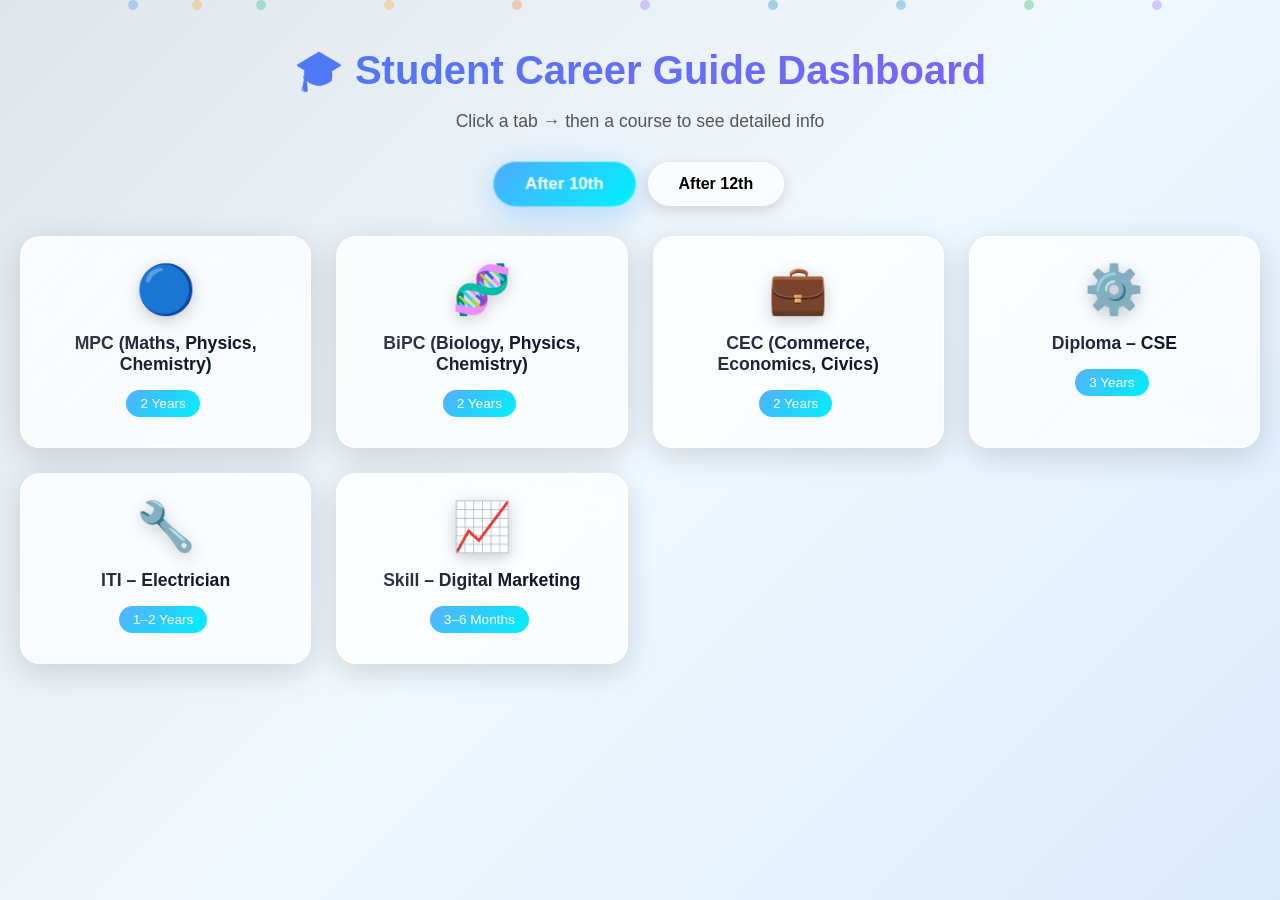
==== code.html @ a605322f "Create code.html" ====
<!DOCTYPE html>
<html lang="en">
<head>
<meta charset="UTF-8">
<meta name="viewport" content="width=device-width, initial-scale=1.0">
<title>Student Career Guide Dashboard</title>
<style>
:root{
  --mpc:#3B82F6;
  --bipc:#10B981;
  --cec:#F59E0B;
  --diploma:#F97316;
  --iti:#EF4444;
  --skill:#8B5CF6;
  --after12:#0077b6;
  --eng:#0284C7;
  --med:#16A34A;
  --com:#F59E0B;
  --art:#8B5CF6;
  --white:#fff;
  --light:#F0F9FF;
  --dark:#0F172A;
  --shadow: rgba(0,0,0,0.15);
  --glass: rgba(255,255,255,0.7);
  --gradient1: linear-gradient(135deg, #667eea 0%, #764ba2 100%);
  --gradient2: linear-gradient(135deg, #f093fb 0%, #f5576c 100%);
  --gradient3: linear-gradient(135deg, #4facfe 0%, #00f2fe 100%);
}

*{
  box-sizing: border-box;
}

body{
  background: linear-gradient(135deg, #e0e5ec 0%, #f0f9ff 50%, #dbeafe 100%);
  font-family: 'Segoe UI', Arial, sans-serif;
  margin:0;
  padding:20px;
  overflow-x:hidden;
  min-height: 100vh;
  position: relative;
}

.particles{
  position: fixed;
  top: 0;
  left: 0;
  width: 100%;
  height: 100%;
  pointer-events: none;
  overflow: hidden;
  z-index: 0;
}

.particle{
  position: absolute;
  width: 10px;
  height: 10px;
  background: var(--mpc);
  border-radius: 50%;
  opacity: 0.3;
  animation: float 15s infinite ease-in-out;
}

.particle:nth-child(1){ left:10%; animation-delay:0s; background:var(--mpc); }
.particle:nth-child(2){ left:20%; animation-delay:2s; background:var(--bipc); }
.particle:nth-child(3){ left:30%; animation-delay:4s; background:var(--cec); }
.particle:nth-child(4){ left:40%; animation-delay:1s; background:var(--diploma); }
.particle:nth-child(5){ left:50%; animation-delay:3s; background:var(--skill); }
.particle:nth-child(6){ left:60%; animation-delay:5s; background:var(--after12); }
.particle:nth-child(7){ left:70%; animation-delay:2.5s; background:var(--eng); }
.particle:nth-child(8){ left:80%; animation-delay:4.5s; background:var(--med); }
.particle:nth-child(9){ left:90%; animation-delay:1.5s; background:var(--art); }
.particle:nth-child(10){ left:15%; animation-delay:3.5s; background:var(--com); }

@keyframes float{
  0%, 100%{ transform: translateY(100vh) scale(0); opacity:0; }
  10%{ opacity:0.3; }
  50%{ opacity:0.5; transform: translateY(50vh) scale(1); }
  90%{ opacity:0.3; }
  100%{ transform: translateY(-10vh) scale(0.5); opacity:0; }
}

header{
  text-align:center;
  margin-bottom:30px;
  position: relative;
  z-index: 1;
  animation: fadeInDown 0.8s ease-out;
}

@keyframes fadeInDown{
  from{ opacity:0; transform: translateY(-30px); }
  to{ opacity:1; transform: translateY(0); }
}

header h1{
  font-size:2.5rem;
  background: linear-gradient(90deg, var(--mpc), var(--skill), var(--bipc));
  background-size: 200% auto;
  -webkit-background-clip: text;
  -webkit-text-fill-color: transparent;
  background-clip: text;
  animation: gradientText 3s linear infinite;
  margin-bottom: 10px;
}

@keyframes gradientText{
  0%{ background-position: 0% center; }
  100%{ background-position: 200% center; }
}

header p{
  color:#555;
  font-size: 1.1rem;
  animation: fadeIn 1s ease-out 0.3s both;
}

@keyframes fadeIn{
  from{ opacity:0; }
  to{ opacity:1; }
}

.tabs{
  display:flex;
  justify-content:center;
  gap:15px;
  margin-bottom:30px;
  flex-wrap: wrap;
  position: relative;
  z-index: 1;
}

.tab{
  padding:12px 30px;
  background: var(--glass);
  backdrop-filter: blur(10px);
  border-radius:50px;
  cursor:pointer;
  box-shadow: 0 4px 15px var(--shadow);
  transition: all 0.4s cubic-bezier(0.175, 0.885, 0.32, 1.275);
  border: 1px solid rgba(255,255,255,0.5);
  font-weight: 600;
  position: relative;
  overflow: hidden;
}

.tab::before{
  content: '';
  position: absolute;
  top: 0;
  left: -100%;
  width: 100%;
  height: 100%;
  background: linear-gradient(90deg, transparent, rgba(255,255,255,0.4), transparent);
  transition: left 0.5s;
}

.tab:hover::before{
  left: 100%;
}

.tab:hover{
  transform: translateY(-3px) scale(1.05);
  box-shadow: 0 8px 25px rgba(0,119,182,0.3);
}

.tab.active{
  background: var(--gradient3);
  color:#fff;
  transform: scale(1.05);
  box-shadow: 0 8px 30px rgba(79,172,254,0.4);
}

.grid{
  display: grid;
  grid-template-columns: repeat(auto-fit,minmax(280px,1fr));
  gap: 25px;
  position:relative;
  z-index: 1;
  transition: all 0.3s;
  perspective: 1000px;
}

.card{
  background: var(--glass);
  backdrop-filter: blur(15px);
  border-radius:20px;
  box-shadow: 0 8px 32px var(--shadow);
  padding:25px;
  text-align:center;
  cursor:pointer;
  transition: all 0.5s cubic-bezier(0.175, 0.885, 0.32, 1.275);
  position: relative;
  z-index:1;
  border: 1px solid rgba(255,255,255,0.6);
  transform-style: preserve-3d;
  animation: cardEntrance 0.6s ease-out backwards;
  overflow: hidden;
}

.card::before{
  content: '';
  position: absolute;
  top: 0;
  left: 0;
  right: 0;
  bottom: 0;
  background: linear-gradient(135deg, rgba(255,255,255,0.3) 0%, transparent 60%);
  pointer-events: none;
}

.card::after{
  content: '';
  position: absolute;
  top: 50%;
  left: 50%;
  width: 0;
  height: 0;
  background: rgba(255,255,255,0.3);
  border-radius: 50%;
  transform: translate(-50%, -50%);
  transition: width 0.6s, height 0.6s;
}

.card.ripple::after{
  width: 300px;
  height: 300px;
  opacity: 0;
}

@keyframes cardEntrance{
  from{
    opacity: 0;
    transform: translateY(50px) rotateX(-10deg);
  }
  to{
    opacity: 1;
    transform: translateY(0) rotateX(0);
  }
}

.card:hover{
  transform: translateY(-10px) rotateX(5deg) rotateY(5deg);
  box-shadow: 0 20px 40px rgba(0,0,0,0.2);
}

.card .icon{
  font-size:3rem;
  margin-bottom:15px;
  display: inline-block;
  animation: iconPulse 2s ease-in-out infinite;
  filter: drop-shadow(0 4px 8px rgba(0,0,0,0.2));
}

@keyframes iconPulse{
  0%, 100%{ transform: scale(1); }
  50%{ transform: scale(1.1); }
}

.card .name{
  font-size: 1.1rem;
  font-weight: 600;
  color: var(--dark);
  margin-bottom: 10px;
}

.card.focused{
  position: fixed;
  top: 50%;
  left: 50%;
  transform: translate(-50%, -50%) scale(1.1) !important;
  width: 90%;
  max-width: 450px;
  z-index:999;
  box-shadow: 0 25px 50px rgba(0,0,0,0.3);
  animation: focusIn 0.4s ease-out;
}

@keyframes focusIn{
  from{ opacity: 0.5; transform: translate(-50%, -50%) scale(0.8); }
  to{ opacity: 1; transform: translate(-50%, -50%) scale(1.1); }
}

.card.dimmed{
  opacity:0.2;
  transform: scale(0.9);
  filter: blur(2px);
}

.overlay{
  position: fixed;
  top: 0;
  left: 0;
  width: 100%;
  height: 100%;
  background: rgba(0,0,0,0.5);
  backdrop-filter: blur(5px);
  z-index: 998;
  opacity: 0;
  visibility: hidden;
  transition: all 0.4s;
}

.overlay.active{
  opacity: 1;
  visibility: visible;
}

.details-panel{
  margin-top:30px;
  padding:30px;
  background: var(--glass);
  backdrop-filter: blur(20px);
  border-radius:20px;
  box-shadow: 0 8px 32px var(--shadow);
  opacity:0;
  max-height:0;
  overflow:hidden;
  transition: all 0.6s cubic-bezier(0.175, 0.885, 0.32, 1.275);
  position: relative;
  z-index: 1;
  border: 1px solid rgba(255,255,255,0.6);
  transform: translateY(20px);
}

.details-panel.active{
  opacity:1;
  max-height:3000px;
  transform: translateY(0);
}

.details-panel h2{
  background: var(--gradient1);
  -webkit-background-clip: text;
  -webkit-text-fill-color: transparent;
  background-clip: text;
  margin-bottom: 20px;
  animation: fadeInUp 0.5s ease-out;
}

@keyframes fadeInUp{
  from{ opacity:0; transform: translateY(20px); }
  to{ opacity:1; transform: translateY(0); }
}

.details-panel b{
  color:var(--dark);
}

.badge{
  display:inline-block;
  padding:6px 14px;
  border-radius:50px;
  margin:5px 5px 5px 0;
  font-size:0.85rem;
  color:#fff;
  font-weight: 500;
  transition: all 0.3s;
  animation: badgePop 0.4s ease-out backwards;
}

.badge:hover{
  transform: scale(1.1);
  box-shadow: 0 4px 15px rgba(0,0,0,0.2);
}

@keyframes badgePop{
  from{ opacity:0; transform: scale(0.5); }
  to{ opacity:1; transform: scale(1); }
}

.duration{background: var(--gradient3);}
.exams{background: linear-gradient(135deg, var(--bipc), #059669);}
.jobs{background: linear-gradient(135deg, var(--cec), #D97706);}
.salary{background: linear-gradient(135deg, var(--diploma), #EA580C);}
.focus{background: linear-gradient(135deg, var(--skill), #7C3AED);}
.after12{background: var(--gradient1);}

table {
  width: 100%;
  border-collapse: collapse;
  margin-top: 20px;
  border-radius: 12px;
  overflow: hidden;
  box-shadow: 0 4px 15px var(--shadow);
  animation: tableSlide 0.6s ease-out;
}

@keyframes tableSlide{
  from{ opacity:0; transform: translateX(-20px); }
  to{ opacity:1; transform: translateX(0); }
}

th{
  background: var(--gradient1);
  color: #fff;
  padding: 15px 10px;
  text-align: left;
  font-weight: 600;
}

td {
  border-bottom: 1px solid rgba(0,0,0,0.1);
  padding: 12px 10px;
  background: var(--white);
  transition: all 0.3s;
}

tr{
  transition: all 0.3s;
}

tr:hover td{
  background: linear-gradient(90deg, rgba(79,172,254,0.1), rgba(0,242,254,0.1));
  transform: scale(1.01);
}

.branch-icon{
  font-size: 1.3rem;
  margin-right:8px;
  display: inline-block;
  animation: iconBounce 0.5s ease-out;
}

@keyframes iconBounce{
  0%, 100%{ transform: translateY(0); }
  50%{ transform: translateY(-5px); }
}

.close-btn{
  position: absolute;
  top: 15px;
  right: 20px;
  width: 35px;
  height: 35px;
  border-radius: 50%;
  background: var(--gradient2);
  color: #fff;
  border: none;
  cursor: pointer;
  font-size: 1.2rem;
  display: flex;
  align-items: center;
  justify-content: center;
  transition: all 0.3s;
  z-index: 1000;
}

.close-btn:hover{
  transform: rotate(90deg) scale(1.1);
  box-shadow: 0 4px 15px rgba(245,87,108,0.4);
}

.loading{
  position: relative;
  overflow: hidden;
}

.loading::after{
  content: '';
  position: absolute;
  top: 0;
  left: -100%;
  width: 100%;
  height: 100%;
  background: linear-gradient(90deg, transparent, rgba(255,255,255,0.6), transparent);
  animation: shimmer 1.5s infinite;
}

@keyframes shimmer{
  0%{ left: -100%; }
  100%{ left: 100%; }
}

.info-row{
  display: flex;
  align-items: center;
  margin: 10px 0;
  padding: 10px;
  background: rgba(255,255,255,0.5);
  border-radius: 10px;
  transition: all 0.3s;
}

.info-row:hover{
  background: rgba(255,255,255,0.8);
  transform: translateX(5px);
}

.info-row b{
  min-width: 140px;
}

@media (max-width: 768px){
  header h1{ font-size: 1.8rem; }
  .card.focused{
    width: 95%;
    max-width: none;
  }
  .tabs{ gap: 10px; }
  .tab{ padding: 10px 20px; font-size: 0.9rem; }
  table{ font-size: 0.85rem; }
  th, td{ padding: 8px 5px; }
}

@media (prefers-reduced-motion: reduce){
  *, *::before, *::after{
    animation-duration: 0.01ms !important;
    animation-iteration-count: 1 !important;
    transition-duration: 0.01ms !important;
  }
}
</style>
</head>
<body>

<div class="particles">
  <div class="particle"></div>
  <div class="particle"></div>
  <div class="particle"></div>
  <div class="particle"></div>
  <div class="particle"></div>
  <div class="particle"></div>
  <div class="particle"></div>
  <div class="particle"></div>
  <div class="particle"></div>
  <div class="particle"></div>
</div>

<div class="overlay" id="overlay"></div>

<header>
  <h1>🎓 Student Career Guide Dashboard</h1>
  <p>Click a tab → then a course to see detailed info</p>
</header>

<div class="tabs">
  <div class="tab active" data-path="after10">After 10th</div>
  <div class="tab" data-path="after12">After 12th</div>
</div>

<div class="grid" id="course-grid"></div>
<div class="details-panel" id="details-panel"></div>

<script>
const coursesData = {
  after10:[
    { name:"MPC (Maths, Physics, Chemistry)", icon:"🔵", duration:"2 Years", eligibility:"Pass 10th with Maths", subjects:"Maths, Physics, Chemistry", exams:"JEE, EAMCET, CUET", higherStudies:"B.Tech, B.Sc, Architecture", jobs:"Software Engineer, Core Engineer", salary:"₹25k – ₹70k/month", focus:"Good at problem-solving & maths" },
    { name:"BiPC (Biology, Physics, Chemistry)", icon:"🧬", duration:"2 Years", eligibility:"Pass 10th with Science", subjects:"Biology, Physics, Chemistry", exams:"NEET", higherStudies:"MBBS, BDS, B.Pharmacy, Nursing", jobs:"Doctor, Pharmacist", salary:"₹40k – ₹1,00,000+", focus:"Interested in medical field" },
    { name:"CEC (Commerce, Economics, Civics)", icon:"💼", duration:"2 Years", eligibility:"Pass 10th", subjects:"Commerce, Economics, Civics", exams:"CA Foundation, CUET", higherStudies:"B.Com, BBA, CA", jobs:"Accountant, Banker, Manager", salary:"₹20k – ₹70k", focus:"Good with numbers & commerce" },
    { name:"Diploma – CSE", icon:"⚙️", duration:"3 Years", eligibility:"10th Pass", focus:"Programming, Networking", higherStudies:"B.Tech via ECET", jobs:"Software Trainee, IT Support", salary:"₹15k – ₹35k" },
    { name:"ITI – Electrician", icon:"🔧", duration:"1–2 Years", eligibility:"10th Pass", focus:"Wiring & Maintenance", jobs:"Electrician, Maintenance Technician", salary:"₹12k – ₹30k" },
    { name:"Skill – Digital Marketing", icon:"📈", duration:"3–6 Months", focus:"SEO, Social Media", jobs:"Marketing Executive, Freelancer", salary:"₹15k – ₹35k" }
  ],
  after12:[
    {
      name:"Engineering / Technology",
      icon:"⚙️",
      duration:"4 Years",
      color:"var(--eng)",
      details:[
        { icon:"💻", branch:"Computer Science", description:"Programming, AI, Software, Data Structures", jobs:"Software Developer, AI Engineer, Data Scientist", higherStudies:"M.Tech, MBA, PhD", salary:"₹4–12 LPA" },
        { icon:"🛠️", branch:"Mechanical", description:"Machines, Engines, Robotics, Manufacturing", jobs:"Mechanical Engineer, CAD Designer", higherStudies:"M.Tech, MBA", salary:"₹3–8 LPA" },
        { icon:"🏗️", branch:"Civil", description:"Buildings, Roads, Bridges, Infrastructure", jobs:"Civil Engineer, Site Engineer", higherStudies:"M.Tech, MBA", salary:"₹3–7 LPA" },
        { icon:"💡", branch:"Electrical", description:"Power systems, Electronics, Circuits", jobs:"Electrical Engineer, Electronics Designer", higherStudies:"M.Tech, MBA", salary:"₹3–8 LPA" }
      ]
    },
    {
      name:"Medical / Healthcare",
      icon:"🩺",
      duration:"5 yrs",
      color:"var(--med)",
      details:[
        { icon:"🧑‍⚕️", branch:"MBBS", description:"Doctor training and patient care", jobs:"Doctor, Surgeon", higherStudies:"MD, MS", salary:"₹6–20 LPA" },
        { icon:"🦷", branch:"BDS", description:"Dental science", jobs:"Dentist", higherStudies:"MDS", salary:"₹5–15 LPA" },
        { icon:"👩‍⚕️", branch:"BSc Nursing", description:"Nursing and healthcare", jobs:"Nurse, Clinical Coordinator", higherStudies:"MSc Nursing", salary:"₹3–8 LPA" },
        { icon:"💊", branch:"BPharm", description:"Pharmacy and drug research", jobs:"Pharmacist, Researcher", higherStudies:"MPharm, MBA Pharma", salary:"₹4–10 LPA" }
      ]
    },
    {
      name:"Commerce & Management",
      icon:"💼",
      duration:"3–5 yrs",
      color:"var(--com)",
      details:[
        { icon:"📊", branch:"BCom", description:"Accounting, finance, economics", jobs:"Accountant, Auditor", higherStudies:"MCom, MBA", salary:"₹3–6 LPA" },
        { icon:"📈", branch:"BBA", description:"Business management", jobs:"Manager, HR Executive", higherStudies:"MBA", salary:"₹3–5 LPA" },
        { icon:"🧾", branch:"CA", description:"Chartered Accountancy", jobs:"CA, Tax Consultant", higherStudies:"Specialization Courses", salary:"₹4–15 LPA" }
      ]
    },
    {
      name:"Arts / Humanities",
      icon:"🎨",
      duration:"3 yrs",
      color:"var(--art)",
      details:[
        { icon:"📚", branch:"BA", description:"Social sciences, literature, history", jobs:"Teacher, Researcher, Writer", higherStudies:"MA, MPhil, PhD", salary:"₹3–6 LPA" },
        { icon:"⚖️", branch:"LLB", description:"Law and legal studies", jobs:"Lawyer, Advocate", higherStudies:"LLM, PhD Law", salary:"₹4–8 LPA" },
        { icon:"📰", branch:"BJMC", description:"Journalism & media", jobs:"Journalist, PR Executive", higherStudies:"Masters in Media / Journalism", salary:"₹3–7 LPA" }
      ]
    }
  ]
};

const grid = document.getElementById("course-grid");
const panel = document.getElementById("details-panel");
const overlay = document.getElementById("overlay");
let focusedCard = null;

function renderCourses(path){
  grid.innerHTML = "";
  panel.classList.remove("active");
  overlay.classList.remove("active");
  focusedCard = null;

  coursesData[path].forEach((course, index)=>{
    const card = document.createElement("div");
    card.className = "card";
    card.style.animationDelay = `${index * 0.1}s`;
    card.innerHTML = `
      <div class="icon">${course.icon}</div>
      <div class="name">${course.name}</div>
      <div class="badge duration">${course.duration}</div>
    `;
    grid.appendChild(card);

    card.addEventListener("click", (e)=>{
      card.classList.add("ripple");
      setTimeout(() => card.classList.remove("ripple"), 600);

      if(focusedCard===card){
        closeFocusedCard();
      } else {
        if(focusedCard) closeFocusedCard();
        focusedCard = card;
        card.classList.add("focused");
        overlay.classList.add("active");
        grid.querySelectorAll(".card").forEach(c=>{
          if(c !== card) c.classList.add("dimmed");
        });

        let html = `<button class="close-btn" onclick="closeFocusedCard()">✕</button>`;
        html += `<h2>${course.icon} ${course.name}</h2>`;
        
        if(course.duration) html += `<div class="info-row"><b>Duration:</b> ${course.duration}</div>`;
        if(course.eligibility) html += `<div class="info-row"><b>Eligibility:</b> ${course.eligibility}</div>`;
        if(course.subjects) html += `<div class="info-row"><b>Subjects:</b> ${course.subjects}</div>`;
        if(course.focus) html += `<span class="badge focus" style="animation-delay:0.1s">${course.focus}</span>`;
        if(course.exams) html += `<span class="badge exams" style="animation-delay:0.2s">Exams: ${course.exams}</span>`;
        if(course.higherStudies) html += `<div class="info-row"><b>Higher Studies:</b> ${course.higherStudies}</div>`;
        if(course.jobs) html += `<span class="badge jobs" style="animation-delay:0.3s">Jobs: ${course.jobs}</span>`;
        if(course.salary) html += `<span class="badge salary" style="animation-delay:0.4s">Salary: ${course.salary}</span>`;

        if(course.details){
          html += `<h3 style="margin-top:20px;">Branches & Opportunities:</h3>`;
          html += `<table><thead><tr><th>Branch</th><th>Description</th><th>Job Roles</th><th>Higher Studies</th><th>Salary</th></tr></thead><tbody>`;
          course.details.forEach(d=>{
            html += `<tr><td><span class="branch-icon">${d.icon}</span>${d.branch}</td><td>${d.description}</td><td>${d.jobs}</td><td>${d.higherStudies}</td><td>${d.salary}</td></tr>`;
          });
          html += `</tbody></table>`;
        }

        panel.innerHTML = html;
        panel.classList.add("active");
        setTimeout(() => panel.scrollIntoView({behavior:"smooth", block:"start"}), 100);
      }
    });

    card.addEventListener("mousemove", (e) => {
      const rect = card.getBoundingClientRect();
      const x = e.clientX - rect.left;
      const y = e.clientY - rect.top;
      const centerX = rect.width / 2;
      const centerY = rect.height / 2;
      const rotateX = (y - centerY) / 10;
      const rotateY = (centerX - x) / 10;
      
      if(!card.classList.contains("focused")){
        card.style.transform = `perspective(1000px) rotateX(${rotateX}deg) rotateY(${rotateY}deg) translateY(-10px)`;
      }
    });

    card.addEventListener("mouseleave", () => {
      if(!card.classList.contains("focused")){
        card.style.transform = "";
      }
    });
  });
}

function closeFocusedCard(){
  if(focusedCard){
    focusedCard.classList.remove("focused");
    focusedCard.style.transform = "";
    grid.querySelectorAll(".card").forEach(c=>c.classList.remove("dimmed"));
    panel.classList.remove("active");
    overlay.classList.remove("active");
    focusedCard = null;
  }
}

overlay.addEventListener("click", closeFocusedCard);

document.addEventListener("keydown", (e) => {
  if(e.key === "Escape") closeFocusedCard();
});

const tabs = document.querySelectorAll(".tab");
tabs.forEach(tab=>{
  tab.addEventListener("click", ()=>{
    tabs.forEach(t=>t.classList.remove("active"));
    tab.classList.add("active");
    closeFocusedCard();
    renderCourses(tab.getAttribute("data-path"));
  });
});

renderCourses("after10");
</script>

</body>
</html>
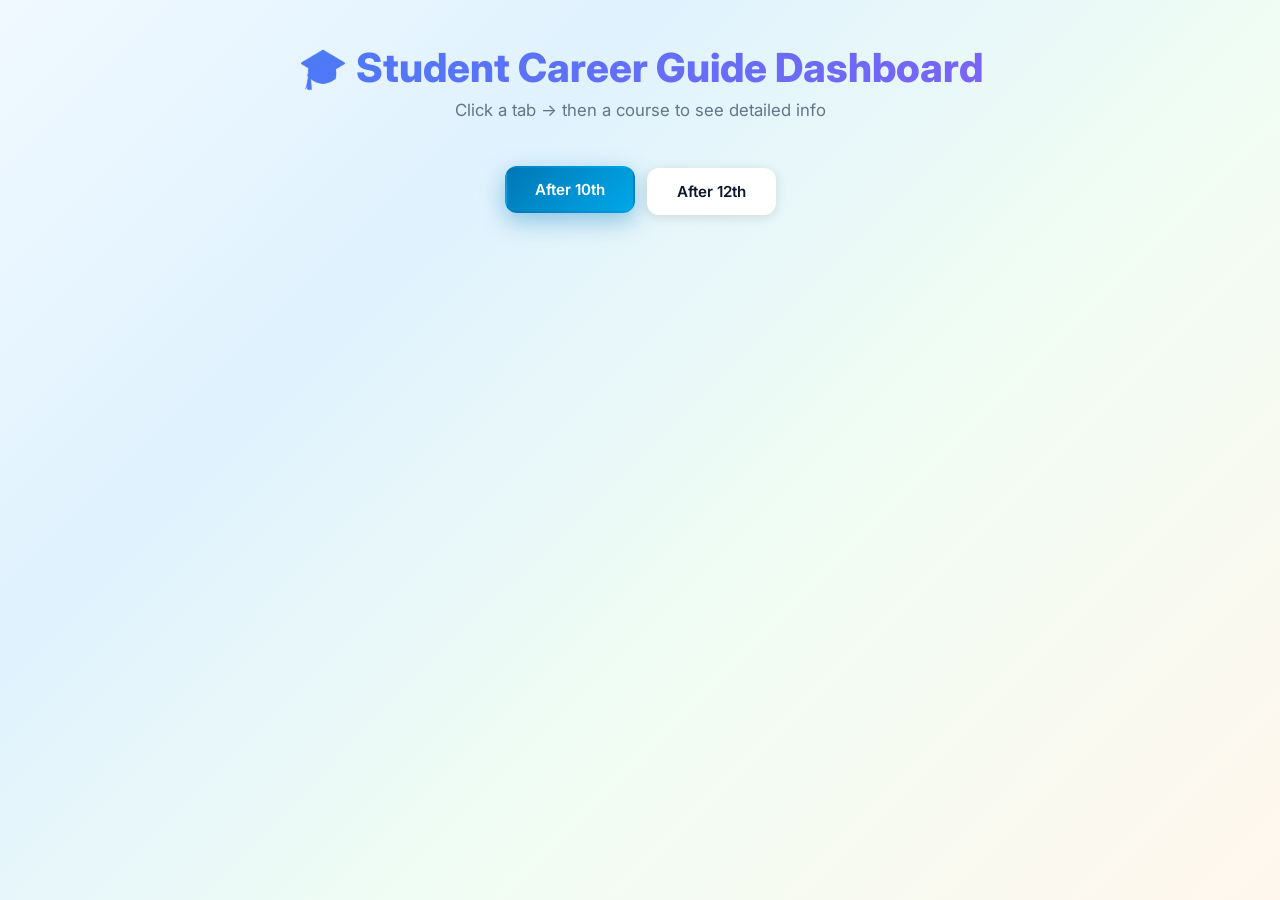
==== commit 05c085d8: "Enhance styling and responsiveness of dashboard Updated the styling and structure of the Student Car" ====
--- a/code.html
+++ b/code.html
@@ -1,3 +1,6 @@
+
+
+<antArtifact identifier="career-guide-dashboard" type="application/vnd.ant.html" title="Student Career Guide Dashboard - Enhanced & Responsive">
 <!DOCTYPE html>
 <html lang="en">
 <head>
@@ -5,36 +8,742 @@
 <meta name="viewport" content="width=device-width, initial-scale=1.0">
 <title>Student Career Guide Dashboard</title>
 <style>
-:root{
-  --mpc:#3B82F6;
-  --bipc:#10B981;
-  --cec:#F59E0B;
-  --diploma:#F97316;
-  --iti:#EF4444;
-  --skill:#8B5CF6;
-  --after12:#0077b6;
-  --eng:#0284C7;
-  --med:#16A34A;
-  --com:#F59E0B;
-  --art:#8B5CF6;
-  --white:#fff;
-  --light:#F0F9FF;
-  --dark:#0F172A;
-  --shadow: rgba(0,0,0,0.15);
-  --glass: rgba(255,255,255,0.7);
-  --gradient1: linear-gradient(135deg, #667eea 0%, #764ba2 100%);
-  --gradient2: linear-gradient(135deg, #f093fb 0%, #f5576c 100%);
-  --gradient3: linear-gradient(135deg, #4facfe 0%, #00f2fe 100%);
-}
-
-*{
+@import url('https://fonts.googleapis.com/css2?family=Inter:wght@300;400;500;600;700;800&display=swap');
+
+:root {
+  --mpc: #3B82F6;
+  --bipc: #10B981;
+  --cec: #F59E0B;
+  --diploma: #F97316;
+  --iti: #EF4444;
+  --skill: #8B5CF6;
+  --after12: #0077b6;
+  --eng: #0284C7;
+  --med: #16A34A;
+  --com: #F59E0B;
+  --art: #8B5CF6;
+  --white: #ffffff;
+  --light: #F0F9FF;
+  --dark: #0F172A;
+  --gray: #64748B;
+  --shadow: rgba(0, 0, 0, 0.12);
+  --radius: 16px;
+}
+
+* {
+  margin: 0;
+  padding: 0;
   box-sizing: border-box;
 }
 
-body{
-  background: linear-gradient(135deg, #e0e5ec 0%, #f0f9ff 50%, #dbeafe 100%);
-  font-family: 'Segoe UI', Arial, sans-serif;
-  margin:0;
+html {
+  scroll-behavior: smooth;
+}
+
+body {
+  background: linear-gradient(135deg, #F0F9FF 0%, #E0F2FE 30%, #F0FDF4 60%, #FFF7ED 100%);
+  font-family: 'Inter', -apple-system, BlinkMacSystemFont, sans-serif;
+  padding: 16px;
+  min-height: 100vh;
+  overflow-x: hidden;
+  color: var(--dark);
+}
+
+@keyframes fadeInDown {
+  from { opacity: 0; transform: translateY(-30px); }
+  to { opacity: 1; transform: translateY(0); }
+}
+
+@keyframes fadeInUp {
+  from { opacity: 0; transform: translateY(30px); }
+  to { opacity: 1; transform: translateY(0); }
+}
+
+@keyframes cardPop {
+  from { opacity: 0; transform: translateY(40px) scale(0.92); }
+  to { opacity: 1; transform: translateY(0) scale(1); }
+}
+
+@keyframes badgePop {
+  0% { transform: scale(0); opacity: 0; }
+  70% { transform: scale(1.1); }
+  100% { transform: scale(1); opacity: 1; }
+}
+
+@keyframes shimmer {
+  0% { background-position: -200% 0; }
+  100% { background-position: 200% 0; }
+}
+
+@keyframes pulse {
+  0%, 100% { transform: scale(1); }
+  50% { transform: scale(1.05); }
+}
+
+@keyframes gradientShift {
+  0% { background-position: 0% 50%; }
+  50% { background-position: 100% 50%; }
+  100% { background-position: 0% 50%; }
+}
+
+@keyframes iconFloat {
+  0%, 100% { transform: translateY(0); }
+  50% { transform: translateY(-8px); }
+}
+
+@keyframes slideRow {
+  from { opacity: 0; transform: translateX(-20px); }
+  to { opacity: 1; transform: translateX(0); }
+}
+
+@keyframes panelSlideIn {
+  from { opacity: 0; transform: translateY(20px); }
+  to { opacity: 1; transform: translateY(0); }
+}
+
+@keyframes rippleAnim {
+  to { transform: scale(4); opacity: 0; }
+}
+
+@keyframes glowPulse {
+  0%, 100% { box-shadow: 0 0 20px rgba(59, 130, 246, 0.15); }
+  50% { box-shadow: 0 0 40px rgba(59, 130, 246, 0.3); }
+}
+
+header {
+  text-align: center;
+  margin-bottom: 28px;
+  animation: fadeInDown 0.8s ease-out;
+  padding: 20px 10px;
+}
+
+header h1 {
+  font-size: clamp(1.5rem, 5vw, 2.5rem);
+  font-weight: 800;
+  background: linear-gradient(135deg, #3B82F6, #8B5CF6, #10B981, #F59E0B);
+  background-size: 300% 300%;
+  -webkit-background-clip: text;
+  -webkit-text-fill-color: transparent;
+  background-clip: text;
+  animation: gradientShift 6s ease infinite;
+  margin-bottom: 8px;
+  line-height: 1.2;
+}
+
+header p {
+  color: var(--gray);
+  font-size: clamp(0.85rem, 2.5vw, 1.05rem);
+  animation: fadeInUp 0.8s ease-out 0.3s both;
+  font-weight: 400;
+}
+
+.tabs {
+  display: flex;
+  justify-content: center;
+  gap: 12px;
+  margin-bottom: 28px;
+  flex-wrap: wrap;
+  animation: fadeInUp 0.6s ease-out 0.2s both;
+}
+
+.tab {
+  padding: 12px 28px;
+  background: var(--white);
+  border-radius: 12px;
+  cursor: pointer;
+  box-shadow: 0 2px 12px var(--shadow);
+  transition: all 0.35s cubic-bezier(0.4, 0, 0.2, 1);
+  font-weight: 600;
+  font-size: clamp(0.8rem, 2.5vw, 0.95rem);
+  border: 2px solid transparent;
+  user-select: none;
+  position: relative;
+  overflow: hidden;
+}
+
+.tab:hover {
+  transform: translateY(-3px);
+  box-shadow: 0 8px 25px rgba(0, 0, 0, 0.15);
+  border-color: rgba(59, 130, 246, 0.2);
+}
+
+.tab.active {
+  background: linear-gradient(135deg, var(--after12), #00a8e8);
+  color: var(--white);
+  border-color: transparent;
+  box-shadow: 0 8px 25px rgba(0, 119, 182, 0.4);
+  transform: translateY(-2px);
+}
+
+.tab .ripple {
+  position: absolute;
+  border-radius: 50%;
+  background: rgba(255, 255, 255, 0.4);
+  transform: scale(0);
+  animation: rippleAnim 0.6s ease-out;
+  pointer-events: none;
+}
+
+.grid {
+  display: grid;
+  grid-template-columns: repeat(auto-fill, minmax(280px, 1fr));
+  gap: 20px;
+  transition: all 0.4s ease;
+  margin-bottom: 20px;
+}
+
+.card {
+  background: var(--white);
+  border-radius: var(--radius);
+  box-shadow: 0 4px 20px var(--shadow);
+  padding: 24px 20px;
+  text-align: center;
+  cursor: pointer;
+  transition: all 0.4s cubic-bezier(0.4, 0, 0.2, 1);
+  position: relative;
+  border: 2px solid transparent;
+  overflow: hidden;
+  opacity: 0;
+  animation: cardPop 0.6s cubic-bezier(0.4, 0, 0.2, 1) forwards;
+}
+
+.card::before {
+  content: '';
+  position: absolute;
+  top: 0;
+  left: 0;
+  right: 0;
+  height: 4px;
+  background: linear-gradient(90deg, var(--mpc), var(--bipc), var(--cec), var(--skill));
+  background-size: 200% auto;
+  transform: scaleX(0);
+  transform-origin: left;
+  transition: transform 0.4s ease;
+}
+
+.card:hover::before {
+  transform: scaleX(1);
+  animation: shimmer 2s linear infinite;
+}
+
+.card:hover {
+  transform: translateY(-8px) scale(1.02);
+  box-shadow: 0 12px 35px rgba(0, 0, 0, 0.18);
+  border-color: rgba(59, 130, 246, 0.25);
+}
+
+.card .icon {
+  font-size: 2.5rem;
+  margin-bottom: 12px;
+  display: inline-block;
+  transition: all 0.4s ease;
+}
+
+.card:hover .icon {
+  animation: iconFloat 0.8s ease-in-out;
+}
+
+.card .name {
+  font-weight: 700;
+  font-size: clamp(0.9rem, 2.5vw, 1rem);
+  color: var(--dark);
+  margin-bottom: 10px;
+  line-height: 1.3;
+  transition: color 0.3s;
+}
+
+.card:hover .name {
+  color: var(--after12);
+}
+
+.card.focused {
+  position: fixed;
+  top: 50%;
+  left: 50%;
+  transform: translate(-50%, -50%) scale(1.05);
+  width: 420px;
+  max-width: 90vw;
+  z-index: 1001;
+  box-shadow: 0 25px 60px rgba(0, 0, 0, 0.3);
+  border-color: var(--after12);
+  animation: pulse 2s ease infinite;
+  opacity: 1;
+}
+
+.card.focused::before {
+  transform: scaleX(1);
+  animation: shimmer 1.5s linear infinite;
+}
+
+.card.focused .icon {
+  animation: iconFloat 1.5s ease-in-out infinite;
+}
+
+.card.dimmed {
+  opacity: 0.1;
+  transform: scale(0.92);
+  filter: blur(2px);
+  pointer-events: none;
+}
+
+.overlay {
+  position: fixed;
+  top: 0;
+  left: 0;
+  width: 100%;
+  height: 100%;
+  background: rgba(15, 23, 42, 0.5);
+  backdrop-filter: blur(8px);
+  -webkit-backdrop-filter: blur(8px);
+  z-index: 1000;
+  opacity: 0;
+  visibility: hidden;
+  transition: all 0.4s ease;
+}
+
+.overlay.active {
+  opacity: 1;
+  visibility: visible;
+}
+
+.close-btn {
+  position: fixed;
+  top: 16px;
+  right: 20px;
+  width: 42px;
+  height: 42px;
+  background: var(--white);
+  border: none;
+  border-radius: 50%;
+  font-size: 1.3rem;
+  cursor: pointer;
+  z-index: 1002;
+  display: none;
+  align-items: center;
+  justify-content: center;
+  box-shadow: 0 4px 15px rgba(0, 0, 0, 0.2);
+  transition: all 0.35s ease;
+  color: var(--dark);
+  line-height: 1;
+}
+
+.close-btn:hover {
+  transform: rotate(90deg) scale(1.1);
+  background: var(--iti);
+  color: var(--white);
+}
+
+.close-btn.show {
+  display: flex;
+}
+
+.details-panel {
+  margin-top: 20px;
+  background: var(--white);
+  border-radius: var(--radius);
+  box-shadow: 0 6px 30px var(--shadow);
+  opacity: 0;
+  max-height: 0;
+  overflow: hidden;
+  transition: max-height 0.6s cubic-bezier(0.4, 0, 0.2, 1),
+              opacity 0.4s ease,
+              padding 0.4s ease;
+  border: 2px solid transparent;
+}
+
+.details-panel.active {
+  opacity: 1;
+  max-height: 5000px;
+  padding: 28px;
+  border-color: rgba(59, 130, 246, 0.12);
+  animation: panelSlideIn 0.5s ease-out;
+}
+
+.details-panel h2 {
+  font-size: clamp(1.1rem, 3vw, 1.4rem);
+  color: var(--dark);
+  margin-bottom: 16px;
+  padding-bottom: 12px;
+  border-bottom: 3px solid var(--mpc);
+  display: flex;
+  align-items: center;
+  gap: 8px;
+  flex-wrap: wrap;
+}
+
+.details-panel h3 {
+  margin-top: 20px;
+  margin-bottom: 10px;
+  color: var(--dark);
+  font-weight: 700;
+  font-size: clamp(0.95rem, 2.5vw, 1.1rem);
+}
+
+.details-panel b {
+  color: var(--dark);
+}
+
+.info-row {
+  margin: 10px 0;
+  line-height: 1.7;
+  font-size: clamp(0.85rem, 2.5vw, 0.95rem);
+  opacity: 0;
+  animation: fadeInUp 0.4s ease forwards;
+}
+
+.badge {
+  display: inline-block;
+  padding: 5px 12px;
+  border-radius: 8px;
+  margin: 4px 4px 4px 0;
+  font-size: clamp(0.72rem, 2vw, 0.82rem);
+  color: var(--white);
+  font-weight: 500;
+  transition: all 0.3s ease;
+  cursor: default;
+  opacity: 0;
+  animation: badgePop 0.5s ease forwards;
+}
+
+.badge:hover {
+  transform: translateY(-2px) scale(1.05);
+  box-shadow: 0 4px 12px rgba(0, 0, 0, 0.2);
+}
+
+.duration { background: linear-gradient(135deg, var(--mpc), #60a5fa); }
+.exams { background: linear-gradient(135deg, var(--bipc), #34d399); }
+.jobs { background: linear-gradient(135deg, var(--cec), #fbbf24); }
+.salary { background: linear-gradient(135deg, var(--diploma), #fb923c); }
+.focus-badge { background: linear-gradient(135deg, var(--skill), #a78bfa); }
+.eligibility-badge { background: linear-gradient(135deg, var(--after12), #00a8e8); }
+.higher { background: linear-gradient(135deg, #06b6d4, #22d3ee); }
+
+.table-wrapper {
+  width: 100%;
+  overflow-x: auto;
+  -webkit-overflow-scrolling: touch;
+  border-radius: 12px;
+  margin-top: 14px;
+  box-shadow: 0 2px 12px rgba(0, 0, 0, 0.08);
+}
+
+table {
+  width: 100%;
+  border-collapse: collapse;
+  min-width: 600px;
+}
+
+thead {
+  position: sticky;
+  top: 0;
+  z-index: 2;
+}
+
+th {
+  background: linear-gradient(135deg, var(--dark), #1e293b);
+  color: var(--white);
+  padding: 12px 14px;
+  text-align: left;
+  font-weight: 600;
+  font-size: clamp(0.75rem, 2vw, 0.88rem);
+  white-space: nowrap;
+}
+
+td {
+  padding: 12px 14px;
+  text-align: left;
+  border-bottom: 1px solid #e2e8f0;
+  font-size: clamp(0.75rem, 2vw, 0.85rem);
+  transition: all 0.3s ease;
+  line-height: 1.5;
+}
+
+tbody tr {
+  transition: all 0.3s ease;
+  opacity: 0;
+  animation: slideRow 0.5s ease forwards;
+}
+
+tbody tr:hover {
+  background: linear-gradient(135deg, rgba(59, 130, 246, 0.06), rgba(139, 92, 246, 0.06));
+}
+
+tbody tr:last-child td {
+  border-bottom: none;
+}
+
+.branch-icon {
+  font-size: 1.2rem;
+  margin-right: 6px;
+}
+
+.branch-name {
+  font-weight: 600;
+  white-space: nowrap;
+}
+
+.card-grid-badge {
+  opacity: 1;
+}
+
+::selection {
+  background: rgba(59, 130, 246, 0.25);
+  color: var(--dark);
+}
+
+::-webkit-scrollbar { width: 6px; height: 6px; }
+::-webkit-scrollbar-track { background: transparent; }
+::-webkit-scrollbar-thumb {
+  background: linear-gradient(var(--mpc), var(--skill));
+  border-radius: 3px;
+}
+
+@media (max-width: 768px) {
+  body { padding: 12px; }
+  .grid { grid-template-columns: repeat(auto-fill, minmax(240px, 1fr)); gap: 14px; }
+  .card { padding: 20px 16px; }
+  .card.focused {
+    top: 45%;
+    width: 88vw;
+  }
+  .details-panel.active { padding: 20px; }
+  .tab { padding: 10px 20px; }
+}
+
+@media (max-width: 480px) {
+  body { padding: 8px; }
+  header { margin-bottom: 20px; padding: 12px 6px; }
+  .tabs { gap: 8px; }
+  .tab { padding: 9px 16px; }
+  .grid {
+    grid-template-columns: 1fr;
+    gap: 12px;
+  }
+  .card { padding: 18px 14px; }
+  .card .icon { font-size: 2rem; margin-bottom: 8px; }
+  .card.focused {
+    top: 40%;
+    width: 94vw;
+  }
+  .details-panel.active { padding: 16px; }
+  .close-btn {
+    top: 10px;
+    right: 12px;
+    width: 36px;
+    height: 36px;
+    font-size: 1.1rem;
+  }
+  th, td { padding: 9px 10px; }
+}
+
+@media (min-width: 1200px) {
+  body { max-width: 1300px; margin: 0 auto; padding: 24px 40px; }
+  .grid { grid-template-columns: repeat(3, 1fr); }
+}
+
+@media (min-width: 1600px) {
+  body { max-width: 1500px; }
+  .grid { grid-template-columns: repeat(4, 1fr); }
+}
+</style>
+</head>
+<body>
+
+<div class="overlay" id="overlay"></div>
+<button class="close-btn" id="close-btn" aria-label="Close">✕</button>
+
+<header>
+  <h1>🎓 Student Career Guide Dashboard</h1>
+  <p>Click a tab → then a course to see detailed info</p>
+</header>
+
+<div class="tabs" id="tabs-container">
+  <div class="tab active" data-path="after10">After 10th</div>
+  <div class="tab" data-path="after12">After 12th</div>
+</div>
+
+<div class="grid" id="course-grid"></div>
+<div class="details-panel" id="details-panel"></div>
+
+<script>
+(function () {
+
+  var coursesData = {
+    after10: [
+      {
+        name: "MPC (Maths, Physics, Chemistry)",
+        icon: "🔵",
+        duration: "2 Years",
+        eligibility: "Pass 10th with Maths",
+        subjects: "Maths, Physics, Chemistry",
+        exams: "JEE, EAMCET, CUET",
+        higherStudies: "B.Tech, B.Sc, Architecture",
+        jobs: "Software Engineer, Core Engineer",
+        salary: "₹25k – ₹70k/month",
+        focus: "Good at problem-solving & maths"
+      },
+      {
+        name: "BiPC (Biology, Physics, Chemistry)",
+        icon: "🧬",
+        duration: "2 Years",
+        eligibility: "Pass 10th with Science",
+        subjects: "Biology, Physics, Chemistry",
+        exams: "NEET",
+        higherStudies: "MBBS, BDS, B.Pharmacy, Nursing",
+        jobs: "Doctor, Pharmacist",
+        salary: "₹40k – ₹1,00,000+",
+        focus: "Interested in medical field"
+      },
+      {
+        name: "CEC (Commerce, Economics, Civics)",
+        icon: "💼",
+        duration: "2 Years",
+        eligibility: "Pass 10th",
+        subjects: "Commerce, Economics, Civics",
+        exams: "CA Foundation, CUET",
+        higherStudies: "B.Com, BBA, CA",
+        jobs: "Accountant, Banker, Manager",
+        salary: "₹20k – ₹70k",
+        focus: "Good with numbers & commerce"
+      },
+      {
+        name: "Diploma – CSE",
+        icon: "⚙️",
+        duration: "3 Years",
+        eligibility: "10th Pass",
+        focus: "Programming, Networking",
+        higherStudies: "B.Tech via ECET",
+        jobs: "Software Trainee, IT Support",
+        salary: "₹15k – ₹35k"
+      },
+      {
+        name: "ITI – Electrician",
+        icon: "🔧",
+        duration: "1–2 Years",
+        eligibility: "10th Pass",
+        focus: "Wiring & Maintenance",
+        jobs: "Electrician, Maintenance Technician",
+        salary: "₹12k – ₹30k"
+      },
+      {
+        name: "Skill – Digital Marketing",
+        icon: "📈",
+        duration: "3–6 Months",
+        focus: "SEO, Social Media",
+        jobs: "Marketing Executive, Freelancer",
+        salary: "₹15k – ₹35k"
+      }
+    ],
+    after12: [
+      {
+        name: "Engineering / Technology",
+        icon: "⚙️",
+        duration: "4 Years",
+        color: "var(--eng)",
+        details: [
+          { icon: "💻", branch: "Computer Science", description: "Programming, AI, Software, Data Structures", jobs: "Software Developer, AI Engineer, Data Scientist", higherStudies: "M.Tech, MBA, PhD", salary: "₹4–12 LPA" },
+          { icon: "🛠️", branch: "Mechanical", description: "Machines, Engines, Robotics, Manufacturing", jobs: "Mechanical Engineer, CAD Designer", higherStudies: "M.Tech, MBA", salary: "₹3–8 LPA" },
+          { icon: "🏗️", branch: "Civil", description: "Buildings, Roads, Bridges, Infrastructure", jobs: "Civil Engineer, Site Engineer", higherStudies: "M.Tech, MBA", salary: "₹3–7 LPA" },
+          { icon: "💡", branch: "Electrical", description: "Power systems, Electronics, Circuits", jobs: "Electrical Engineer, Electronics Designer", higherStudies: "M.Tech, MBA", salary: "₹3–8 LPA" }
+        ]
+      },
+      {
+        name: "Medical / Healthcare",
+        icon: "🩺",
+        duration: "5 yrs",
+        color: "var(--med)",
+        details: [
+          { icon: "🧑‍⚕️", branch: "MBBS", description: "Doctor training and patient care", jobs: "Doctor, Surgeon", higherStudies: "MD, MS", salary: "₹6–20 LPA" },
+          { icon: "🦷", branch: "BDS", description: "Dental science", jobs: "Dentist", higherStudies: "MDS", salary: "₹5–15 LPA" },
+          { icon: "👩‍⚕️", branch: "BSc Nursing", description: "Nursing and healthcare", jobs: "Nurse, Clinical Coordinator", higherStudies: "MSc Nursing", salary: "₹3–8 LPA" },
+          { icon: "💊", branch: "BPharm", description: "Pharmacy and drug research", jobs: "Pharmacist, Researcher", higherStudies: "MPharm, MBA Pharma", salary: "₹4–10 LPA" }
+        ]
+      },
+      {
+        name: "Commerce & Management",
+        icon: "💼",
+        duration: "3–5 yrs",
+        color: "var(--com)",
+        details: [
+          { icon: "📊", branch: "BCom", description: "Accounting, finance, economics", jobs: "Accountant, Auditor", higherStudies: "MCom, MBA", salary: "₹3–6 LPA" },
+          { icon: "📈", branch: "BBA", description: "Business management", jobs: "Manager, HR Executive", higherStudies: "MBA", salary: "₹3–5 LPA" },
+          { icon: "🧾", branch: "CA", description: "Chartered Accountancy", jobs: "CA, Tax Consultant", higherStudies: "Specialization Courses", salary: "₹4–15 LPA" }
+        ]
+      },
+      {
+        name: "Arts / Humanities",
+        icon: "🎨",
+        duration: "3 yrs",
+        color: "var(--art)",
+        details: [
+          { icon: "📚", branch: "BA", description: "Social sciences, literature, history", jobs: "Teacher, Researcher, Writer", higherStudies: "MA, MPhil, PhD", salary: "₹3–6 LPA" },
+          { icon: "⚖️", branch: "LLB", description: "Law and legal studies", jobs: "Lawyer, Advocate", higherStudies: "LLM, PhD Law", salary: "₹4–8 LPA" },
+          { icon: "📰", branch: "BJMC", description: "Journalism & media", jobs: "Journalist, PR Executive", higherStudies: "Masters in Media / Journalism", salary: "₹3–7 LPA" }
+        ]
+      }
+    ]
+  };
+
+  var grid = document.getElementById("course-grid");
+  var panel = document.getElementById("details-panel");
+  var overlay = document.getElementById("overlay");
+  var closeBtn = document.getElementById("close-btn");
+  var focusedCard = null;
+
+  function addRipple(evt, el) {
+    var ripple = document.createElement("span");
+    ripple.className = "ripple";
+    var rect = el.getBoundingClientRect();
+    var size = Math.max(rect.width, rect.height);
+    ripple.style.width = size + "px";
+    ripple.style.height = size + "px";
+    ripple.style.left = (evt.clientX - rect.left - size / 2) + "px";
+    ripple.style.top = (evt.clientY - rect.top - size / 2) + "px";
+    el.appendChild(ripple);
+    setTimeout(function () { if (ripple.parentNode) ripple.remove(); }, 700);
+  }
+
+  function closeFocused() {
+    if (!focusedCard) return;
+    focusedCard.classList.remove("focused");
+    var allCards = grid.querySelectorAll(".card");
+    for (var i = 0; i < allCards.length; i++) {
+      allCards[i].classList.remove("dimmed");
+    }
+    panel.classList.remove("active");
+    overlay.classList.remove("active");
+    closeBtn.classList.remove("show");
+    focusedCard = null;
+  }
+
+  function buildPanelHTML(course) {
+    var html = "";
+    var d = 0;
+
+    html += '<h2>' + course.icon + ' ' + course.name + '</h2>';
+
+    if (course.duration) {
+      html += '<div class="info-row" style="animation-delay:' + (d * 0.07) + 's"><b>⏱ Duration:</b> ' + course.duration + '</div>';
+      d++;
+    }
+    if (course.eligibility) {
+      html += '<div class="info-row" style="animation-delay:' + (d * 0.07) + 's"><span class="badge eligibility-badge" style="animation-delay:' + (d * 0.07 + 0.1) + 's">📋 ' + course.eligibility + '</span></div>';
+      d++;
+    }
+    if (course.subjects) {
+      html += '<div class="info-row" style="animation-delay:' + (d * 0.07) + 's"><b>📖 Subjects:</b> ' + course.subjects + '</div>';
+      d++;
+    }
+    if (course.focus) {
+      html += '<div class="info-row" style="animation-delay:' + (d * 0.07) + 's"><span class="badge focus-badge" style="animation-delay:' + (d * 0.07 + 0.1) + 's">🎯 ' + course.focus + '</span></div>';
+      d++;
+    }
+    if (course.exams) {
+      html += '<div class="info-row" style="animation-delay:' + (d * 0.07) + 's"><span class="badge exams" style="animation-delay:' + (d * 0.07 + 0.1) + 's">📝 Exams: ' + course.exams + '</span></div>';
+      d++;
+    }
+    if (course.higherStudies) {
+      html += '<div class="info-row" style="animation  margin:0;
   padding:20px;
   overflow-x:hidden;
   min-height: 100vh;
